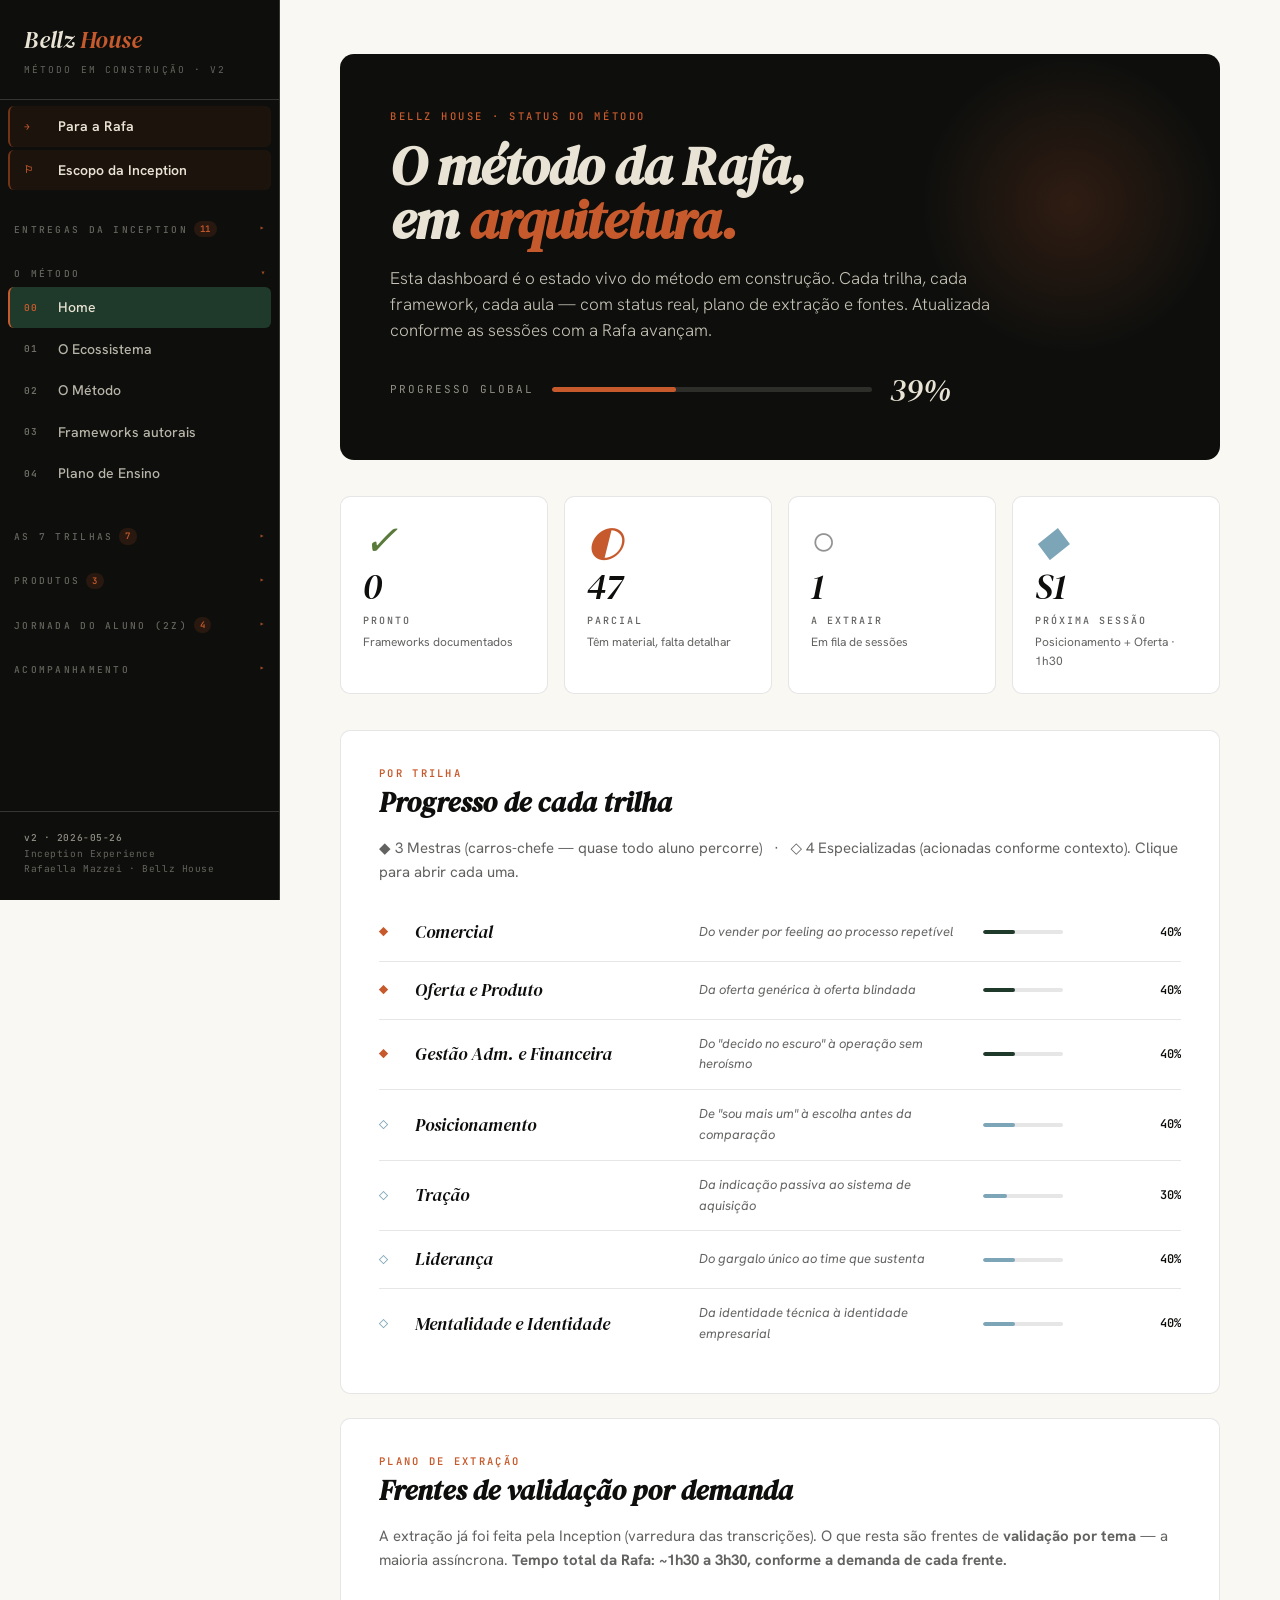
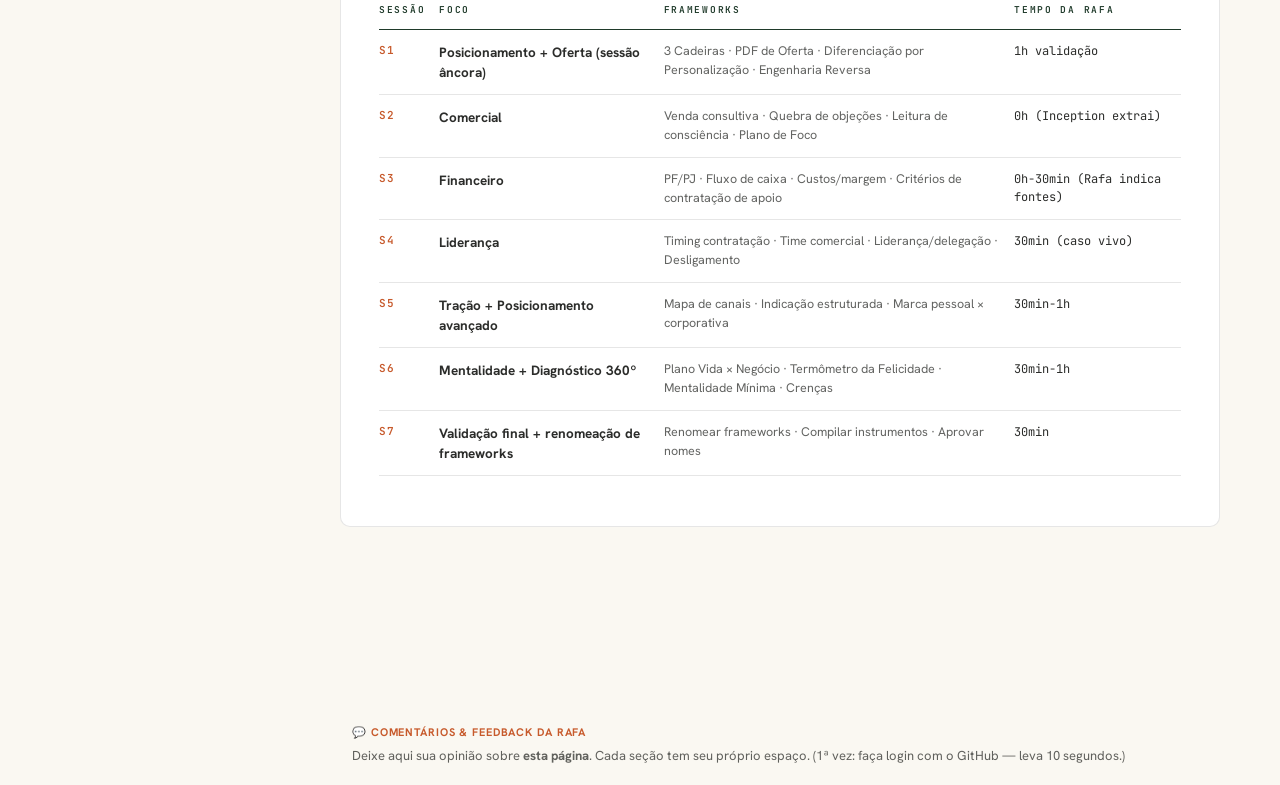
==== index.html @ 51a50708 "Redesenha navegação da sidebar: acordeão com seções colapsáveis - Reorganiza hierarquia macro/médio/" ====
<!DOCTYPE html>
<html lang="pt-BR">
<head>
<meta charset="UTF-8">
<meta name="viewport" content="width=device-width,initial-scale=1.0">
<meta http-equiv="Cache-Control" content="no-cache, no-store, must-revalidate">
<meta http-equiv="Pragma" content="no-cache">
<meta http-equiv="Expires" content="0">
<title>Bellz House · Método em Construção · Rafaella Mazzei</title>
<meta name="description" content="Dashboard de acompanhamento do método autoral da Rafaella Mazzei. Status em tempo real de cada framework, plano de extração e aprovações.">
<link rel="preconnect" href="https://fonts.googleapis.com">
<link rel="preconnect" href="https://fonts.gstatic.com" crossorigin>
<link href="https://fonts.googleapis.com/css2?family=DM+Serif+Display:ital@0;1&family=Hanken+Grotesk:wght@300;400;500;600;700&family=JetBrains+Mono:wght@400;500;600&display=swap" rel="stylesheet">
<link rel="stylesheet" href="assets/style.css?v=20260529b">
</head>
<body>

<div class="app">

  <!-- SIDEBAR -->
  <aside class="sidebar">
    <div class="sidebar-brand">
      <div class="sidebar-brand-name"><em>Bellz</em> <span class="accent">House</span></div>
      <span class="sidebar-brand-meta">Método em construção · v2</span>
    </div>


    <!-- Atalhos fixos (sempre visíveis) -->
    <nav class="sidebar-nav sidebar-fixos">
      <a class="nav-link destaque" href="#para-rafa" data-view="para-rafa"><span class="nav-num" style="color:var(--laranja);">→</span><span>Para a Rafa</span></a>
      <a class="nav-link destaque" href="#escopo" data-view="escopo"><span class="nav-num" style="color:var(--laranja);">⚐</span><span>Escopo da Inception</span></a>
    </nav>

    <div class="sidebar-section toggleable"><span>Entregas da Inception <em class="sec-count">11</em></span></div>
    <nav class="sidebar-nav">
      <a class="nav-link" href="#entregas" data-view="entregas"><span class="nav-num">→</span><span>Entregas detalhadas</span></a>
      <ul class="nav-children" style="display:block;">
        <li><a class="nav-child" href="#entregavel/diagnostico-360" data-entregavel="diagnostico-360"><span class="nav-child-symbol">⚐</span>Diagnóstico 360º</a></li>
        <li><a class="nav-child" href="#entregavel/plano-mestre" data-entregavel="plano-mestre"><span class="nav-child-symbol">⚐</span>Plano Mestre</a></li>
        <li><a class="nav-child" href="#entregavel/squad-2z-level" data-entregavel="squad-2z-level"><span class="nav-child-symbol">⚐</span>Squad 2Z Level</a></li>
        <li><a class="nav-child" href="#entregavel/documentacao-metodo" data-entregavel="documentacao-metodo"><span class="nav-child-symbol">·</span>Documentação do método</a></li>
        <li><a class="nav-child" href="#entregavel/notion-interno" data-entregavel="notion-interno"><span class="nav-child-symbol">·</span>Notion interno Bellz</a></li>
        <li><a class="nav-child" href="#entregavel/notion-aluno" data-entregavel="notion-aluno"><span class="nav-child-symbol">·</span>Notion do mentorado</a></li>
        <li><a class="nav-child" href="#entregavel/curseduca" data-entregavel="curseduca"><span class="nav-child-symbol">·</span>Curseduca estruturada</a></li>
        <li><a class="nav-child" href="#entregavel/app-metricas" data-entregavel="app-metricas"><span class="nav-child-symbol">·</span>App de Métricas</a></li>
        <li><a class="nav-child" href="#entregavel/playbook-treinamento" data-entregavel="playbook-treinamento"><span class="nav-child-symbol">·</span>Playbook Treinamento</a></li>
      </ul>
    </nav>

    <div class="sidebar-section toggleable"><span>O Método</span></div>
    <nav class="sidebar-nav">
      <a class="nav-link" href="#home" data-view="home"><span class="nav-num">00</span><span>Home</span></a>
      <a class="nav-link" href="#ecossistema" data-view="ecossistema"><span class="nav-num">01</span><span>O Ecossistema</span></a>
      <a class="nav-link" href="#metodo" data-view="metodo"><span class="nav-num">02</span><span>O Método</span></a>
      <a class="nav-link" href="#frameworks" data-view="frameworks"><span class="nav-num">03</span><span>Frameworks autorais</span></a>
      <a class="nav-link" href="#plano-ensino" data-view="plano-ensino"><span class="nav-num">04</span><span>Plano de Ensino</span></a>
    </nav>

    <div class="sidebar-section toggleable"><span>As 7 Trilhas <em class="sec-count">7</em></span></div>
    <nav class="sidebar-nav">
      <a class="nav-link" href="#metodo" data-view="trilhas"><span class="nav-num">→</span><span>Todas as trilhas</span></a>
      <ul class="nav-children" style="display:block;">
        <li><a class="nav-child" href="#trilha/comercial" data-trilha="comercial"><span class="nav-child-symbol">◆</span>Comercial</a></li>
        <li><a class="nav-child" href="#trilha/oferta" data-trilha="oferta"><span class="nav-child-symbol">◆</span>Oferta e Produto</a></li>
        <li><a class="nav-child" href="#trilha/gestao" data-trilha="gestao"><span class="nav-child-symbol">◆</span>Gestão Adm. & Financeira</a></li>
        <li><a class="nav-child refor" href="#trilha/posicionamento" data-trilha="posicionamento"><span class="nav-child-symbol">◇</span>Posicionamento</a></li>
        <li><a class="nav-child refor" href="#trilha/tracao" data-trilha="tracao"><span class="nav-child-symbol">◇</span>Tração</a></li>
        <li><a class="nav-child refor" href="#trilha/lideranca" data-trilha="lideranca"><span class="nav-child-symbol">◇</span>Liderança</a></li>
        <li><a class="nav-child refor" href="#trilha/mentalidade" data-trilha="mentalidade"><span class="nav-child-symbol">◇</span>Mentalidade</a></li>
      </ul>
    </nav>

    <div class="sidebar-section toggleable"><span>Produtos <em class="sec-count">3</em></span></div>
    <nav class="sidebar-nav">
      <a class="nav-link" href="#produtos" data-view="produtos"><span class="nav-num">→</span><span>Todos os produtos</span></a>
      <ul class="nav-children" style="display:block;">
        <li><a class="nav-child" href="#produto/dois-z-level" data-produto="dois-z-level"><span class="nav-child-symbol">●</span>2Z Level</a></li>
        <li><a class="nav-child refor" href="#produto/sell-z" data-produto="sell-z"><span class="nav-child-symbol">●</span>Sell-Z</a></li>
        <li><a class="nav-child refor" href="#produto/imersao" data-produto="imersao"><span class="nav-child-symbol">●</span>Imersão</a></li>
      </ul>
    </nav>

    <div class="sidebar-section toggleable"><span>Jornada do Aluno (2Z) <em class="sec-count">4</em></span></div>
    <nav class="sidebar-nav">
      <ul class="nav-children" style="display:block;">
        <li><a class="nav-child" href="#jornada/onboarding" data-jornada="onboarding"><span class="nav-child-symbol">→</span>01 · Onboarding</a></li>
        <li><a class="nav-child" href="#jornada/diagnostico-360" data-jornada="diagnostico-360"><span class="nav-child-symbol">→</span>02 · Diagnóstico 360º</a></li>
        <li><a class="nav-child" href="#jornada/plano-mestre" data-jornada="plano-mestre"><span class="nav-child-symbol">→</span>03 · Plano Mestre</a></li>
        <li><a class="nav-child" href="#jornada/a-fundacao" data-jornada="a-fundacao"><span class="nav-child-symbol">◆</span>A Fundação (faseada)</a></li>
      </ul>
    </nav>

    <div class="sidebar-section toggleable"><span>Acompanhamento</span></div>
    <nav class="sidebar-nav">
      <a class="nav-link" href="#extracao" data-view="extracao"><span class="nav-num">→</span><span>Frentes de validação</span></a>
      <a class="nav-link" href="#aprovacoes" data-view="aprovacoes"><span class="nav-num">→</span><span>Aprovações</span></a>
    </nav>



    <div class="sidebar-footer">
      <strong>v2 · 2026-05-26</strong><br>
      Inception Experience<br>
      Rafaella Mazzei · Bellz House
    </div>
  </aside>

  <!-- MAIN -->
  <main class="main">
    <div class="main-inner" id="main-inner">
      <!-- conteúdo renderizado por app.js -->
    </div>
    <!-- Giscus: bloco de comentários/feedback da Rafa (fixo após o conteúdo, troca de seção via postMessage) -->
    <div id="giscus-wrapper" style="max-width:920px;margin:48px auto 0;padding:0 32px;">
      <div style="border-top:1px solid var(--cream-3,rgba(14,15,13,0.10));padding-top:28px;">
        <p style="font-size:11px;text-transform:uppercase;letter-spacing:0.08em;color:var(--laranja,#C75A2C);margin:0 0 4px 0;font-weight:700;">💬 Comentários & Feedback da Rafa</p>
        <p style="font-size:13px;color:var(--txt-2,#6E7B72);margin:0 0 18px 0;">Deixe aqui sua opinião sobre <strong>esta página</strong>. Cada seção tem seu próprio espaço. (1ª vez: faça login com o GitHub — leva 10 segundos.)</p>
        <div class="giscus"></div>
      </div>
    </div>
  </main>

</div>

<!-- MODAL DE FRAMEWORK -->
<div class="modal-backdrop" id="modal" onclick="if(event.target===this)closeFramework()">
  <div class="modal">
    <button class="modal-close" onclick="closeFramework()" aria-label="Fechar">×</button>
    <div id="modal-body"></div>
  </div>
</div>

<script src="data/data.js?v=20260529b"></script>
<script src="assets/app.js?v=20260529b"></script>

<!-- ============================================================
     GISCUS — comentários por seção (recuperado e adaptado pra v2)
     Repo: inceptionxp/dash-rafa-mazzei · GitHub Discussions
     ============================================================ -->
<script>
(function(){
  const REPO='inceptionxp/dash-rafa-mazzei', REPO_ID='R_kgDOSUNvXw',
        CAT='General', CAT_ID='DIC_kwDOSUNvX84C8VLR', ORIGIN='https://giscus.app';
  let loaded=false, currentTerm=null;
  const container=()=>document.querySelector('#giscus-wrapper .giscus');

  // injeta na 1ª vez; depois troca o term via postMessage
  window._showGiscus=function(termKey){
    const term='dash-'+(termKey||'home');
    if(term===currentTerm) return;
    currentTerm=term;
    const c=container(); if(!c) return;
    if(!loaded){
      const s=document.createElement('script');
      s.src='https://giscus.app/client.js';
      s.setAttribute('data-repo',REPO);
      s.setAttribute('data-repo-id',REPO_ID);
      s.setAttribute('data-category',CAT);
      s.setAttribute('data-category-id',CAT_ID);
      s.setAttribute('data-mapping','specific');
      s.setAttribute('data-term',term);
      s.setAttribute('data-strict','0');
      s.setAttribute('data-reactions-enabled','1');
      s.setAttribute('data-emit-metadata','0');
      s.setAttribute('data-input-position','top');
      s.setAttribute('data-theme','light');
      s.setAttribute('data-lang','pt');
      s.crossOrigin='anonymous'; s.async=true;
      c.appendChild(s); loaded=true;
    } else {
      const f=document.querySelector('iframe.giscus-frame');
      if(f) f.contentWindow.postMessage({giscus:{setConfig:{term}}},ORIGIN);
    }
  };

  // chave da seção a partir do hash (#view/id → view-id)
  window._giscusTermFromHash=function(){
    const h=(location.hash.slice(1)||'home').split('/');
    return h[0]+(h[1]?'-'+h[1]:'');
  };

  // dispara na carga e em cada troca de rota
  function tick(){ window._showGiscus(window._giscusTermFromHash()); }
  window.addEventListener('hashchange', ()=>setTimeout(tick,120));
  setTimeout(tick, 300);
})();
</script>
</body>
</html>
---- assets/style.css ----
/* ================================================================
   Dashboard v2 · Rafaella Mazzei · Bellz House
   Paleta: preto · verde escuro · laranja queimado · azul aço · cream
   ================================================================ */

:root{
  --preto:#0e0f0d;
  --preto-2:#1a1b18;
  --verde:#1f3a2a;
  --verde-2:#2b4a35;
  --verde-claro:#3d5d47;
  --laranja:#c75a2c;
  --laranja-2:#d96d3c;
  --bordeaux:#8a2c1c;
  --azul:#7da5b8;
  --azul-2:#a8c5d2;
  --cream:#e8e3d4;
  --cream-2:#f2efe6;
  --cream-3:#faf8f2;

  --txt:rgba(14,15,13,0.88);
  --txt-2:rgba(14,15,13,0.65);
  --txt-3:rgba(14,15,13,0.45);
  --linha:rgba(14,15,13,0.1);
  --linha-2:rgba(14,15,13,0.18);
  --linha-cream:rgba(232,227,212,0.18);
  --linha-cream-2:rgba(232,227,212,0.32);

  --status-pronto:#5a7a3c;
  --status-parcial:#c75a2c;
  --status-extrair:rgba(232,227,212,0.4);

  --serif:'DM Serif Display',Georgia,serif;
  --sans:'Hanken Grotesk',system-ui,-apple-system,sans-serif;
  --mono:'JetBrains Mono',ui-monospace,'SF Mono',monospace;

  --sidebar-w:280px;
  --radius:6px;
  --radius-card:10px;
  --radius-lg:14px;
}

*,*::before,*::after{margin:0;padding:0;box-sizing:border-box;}

html,body{
  background:var(--cream-3);
  color:var(--txt);
  font-family:var(--sans);
  font-size:15px;
  line-height:1.6;
  -webkit-font-smoothing:antialiased;
  -moz-osx-font-smoothing:grayscale;
}
a{color:inherit;text-decoration:none;}
button{font-family:inherit;cursor:pointer;border:none;background:none;color:inherit;}
img{max-width:100%;display:block;}

/* ================================================================
   LAYOUT
   ================================================================ */
.app{display:flex;min-height:100vh;}

/* ================================================================
   SIDEBAR
   ================================================================ */
.sidebar{
  width:var(--sidebar-w);
  background:var(--preto);
  color:var(--cream);
  position:fixed;
  top:0;left:0;bottom:0;
  display:flex;
  flex-direction:column;
  border-right:1px solid var(--linha-cream);
  z-index:10;
  overflow-y:auto;
}
.sidebar::-webkit-scrollbar{width:6px;}
.sidebar::-webkit-scrollbar-thumb{background:rgba(232,227,212,0.15);border-radius:3px;}

.sidebar-brand{
  padding:28px 24px 22px;
  border-bottom:1px solid var(--linha-cream);
}
.sidebar-brand-name{
  font-family:var(--serif);
  font-style:italic;
  font-size:24px;
  letter-spacing:-0.01em;
  color:var(--cream);
  line-height:1;
}
.sidebar-brand-name .accent{color:var(--laranja);}
.sidebar-brand-meta{
  display:block;
  margin-top:10px;
  font-family:var(--mono);
  font-size:9.5px;
  letter-spacing:0.22em;
  text-transform:uppercase;
  color:rgba(232,227,212,0.4);
}

.sidebar-section{
  padding:22px 14px 6px;
  font-family:var(--mono);
  font-size:9.5px;
  letter-spacing:0.24em;
  text-transform:uppercase;
  color:rgba(232,227,212,0.4);
  font-weight:500;
}
/* Seção colapsável: header clicável + ícone abrir/fechar visível */
.sidebar-section.toggleable{
  cursor:pointer; display:flex; align-items:center; justify-content:space-between;
  gap:8px; transition:color .15s; user-select:none;
}
.sidebar-section.toggleable:hover{ color:rgba(232,227,212,0.75); }
.sidebar-section.toggleable::after{
  content:'▸'; font-size:10px; letter-spacing:0; color:var(--laranja);
  transition:transform .2s; flex:none; opacity:0.8;
}
.sidebar-section.toggleable.open::after{ transform:rotate(90deg); }
/* contador de itens da seção (badge ao lado do nome) */
.sec-count{
  font-style:normal; font-size:9px; font-weight:600; letter-spacing:0.06em;
  color:var(--laranja); background:rgba(201,85,31,0.14);
  border-radius:8px; padding:1px 6px; margin-left:6px;
}
.sidebar-section.toggleable > span{ display:flex; align-items:center; }
.sidebar-nav{padding:0 8px 12px;}
.sidebar-nav.collapsed{ display:none; }

/* Atalhos fixos no topo (sempre visíveis, sem header colapsável) */
.sidebar-fixos{ padding-top:6px; padding-bottom:6px; }
.nav-link.destaque{
  color:var(--cream); font-weight:600;
  background:rgba(201,85,31,0.08);
  border-left-color:rgba(201,85,31,0.5);
  margin-bottom:3px;
}
.nav-link.destaque:hover{ background:rgba(201,85,31,0.16); }
.nav-link.destaque .nav-num{ color:var(--laranja); }

.nav-link{
  display:flex;
  align-items:center;
  gap:12px;
  padding:9px 14px;
  font-size:14px;
  font-weight:500;
  color:rgba(232,227,212,0.78);
  border-radius:var(--radius);
  cursor:pointer;
  width:100%;
  text-align:left;
  font-family:var(--sans);
  transition:background .15s,color .15s;
  border-left:2px solid transparent;
  margin-bottom:1px;
}
.nav-link:hover{background:rgba(232,227,212,0.05);color:var(--cream);}
.nav-link.active{
  background:var(--verde);
  color:var(--cream);
  border-left-color:var(--laranja);
}
.nav-num{
  font-family:var(--mono);
  font-size:9.5px;
  font-weight:600;
  width:22px;
  flex-shrink:0;
  color:rgba(232,227,212,0.45);
  letter-spacing:0.08em;
}
.nav-link.active .nav-num{color:var(--laranja);}

.nav-children{list-style:none;padding:4px 0 6px 30px;margin:0;}
.nav-child{
  display:flex;
  align-items:center;
  gap:8px;
  padding:6px 12px;
  font-size:13px;
  color:rgba(232,227,212,0.55);
  border-radius:var(--radius);
  cursor:pointer;
  border-left:1px solid rgba(232,227,212,0.1);
}
.nav-child:hover{color:var(--cream);background:rgba(232,227,212,0.04);}
.nav-child.active{color:var(--cream);border-left-color:var(--laranja);}
.nav-child-symbol{font-family:var(--mono);font-size:10px;color:var(--laranja);min-width:14px;}
.nav-child.refor .nav-child-symbol{color:var(--azul);}

.sidebar-footer{
  margin-top:auto;
  padding:18px 24px 24px;
  border-top:1px solid var(--linha-cream);
  font-family:var(--mono);
  font-size:9.5px;
  color:rgba(232,227,212,0.4);
  letter-spacing:0.06em;
  line-height:1.6;
}
.sidebar-footer strong{color:rgba(232,227,212,0.6);font-weight:500;}

/* ================================================================
   MAIN
   ================================================================ */
.main{
  flex:1;
  margin-left:var(--sidebar-w);
  padding:0;
  min-height:100vh;
}
.main-inner{
  max-width:1180px;
  margin:0 auto;
  padding:54px 60px 96px;
}

/* PAGE HEAD */
.page-head{margin-bottom:42px;}
.breadcrumb{
  font-family:var(--mono);
  font-size:10.5px;
  letter-spacing:0.2em;
  text-transform:uppercase;
  color:var(--txt-3);
  margin-bottom:14px;
  font-weight:500;
}
.breadcrumb a{color:var(--laranja);}
.breadcrumb .sep{margin:0 8px;color:var(--txt-3);}

.page-title{
  font-family:var(--serif);
  font-style:italic;
  font-weight:400;
  font-size:clamp(36px,5vw,52px);
  line-height:1;
  color:var(--preto);
  letter-spacing:-0.015em;
  margin-bottom:14px;
}
.page-title em{color:var(--verde);}
.page-lead{
  font-family:var(--sans);
  font-size:17px;
  font-weight:300;
  color:var(--txt-2);
  max-width:680px;
  line-height:1.55;
}
.page-lead em{font-family:var(--serif);font-style:italic;color:var(--verde);font-weight:400;}

.divider{height:1px;background:var(--linha);margin:32px 0 40px;}

/* SECTION */
.section{
  background:#fff;
  border-radius:var(--radius-card);
  padding:34px 38px;
  margin-bottom:24px;
  border:1px solid var(--linha);
}
.section-title{
  font-family:var(--mono);
  font-size:10.5px;
  letter-spacing:0.22em;
  text-transform:uppercase;
  color:var(--laranja);
  margin-bottom:6px;
  font-weight:600;
}
.section-h{
  font-family:var(--serif);
  font-style:italic;
  font-size:28px;
  line-height:1;
  color:var(--preto);
  margin-bottom:20px;
}
.section-sub{
  font-family:var(--sans);
  font-size:15px;
  color:var(--txt-2);
  margin-bottom:20px;
  line-height:1.6;
}

/* ================================================================
   HOME
   ================================================================ */
.hero{
  background:var(--preto);
  color:var(--cream);
  border-radius:var(--radius-lg);
  padding:54px 50px;
  margin-bottom:36px;
  position:relative;
  overflow:hidden;
}
.hero::before{
  content:'';
  position:absolute;
  top:0;right:0;
  width:300px;height:300px;
  background:radial-gradient(circle,rgba(199,90,44,0.18) 0%,transparent 70%);
  pointer-events:none;
}
.hero-tag{
  font-family:var(--mono);
  font-size:10.5px;
  letter-spacing:0.24em;
  text-transform:uppercase;
  color:var(--laranja);
  margin-bottom:14px;
  font-weight:500;
}
.hero-title{
  font-family:var(--serif);
  font-style:italic;
  font-size:54px;
  line-height:1;
  letter-spacing:-0.02em;
  margin-bottom:18px;
  max-width:740px;
}
.hero-sub{
  font-family:var(--sans);
  font-size:17px;
  font-weight:300;
  color:rgba(232,227,212,0.85);
  max-width:600px;
  line-height:1.55;
  margin-bottom:30px;
}
.hero-progress{
  display:flex;
  align-items:center;
  gap:18px;
  position:relative;
  z-index:2;
}
.hero-progress-label{
  font-family:var(--mono);
  font-size:11px;
  letter-spacing:0.18em;
  text-transform:uppercase;
  color:rgba(232,227,212,0.6);
}
.hero-progress-bar{
  flex:1;
  max-width:320px;
  height:5px;
  background:rgba(232,227,212,0.14);
  border-radius:3px;
  overflow:hidden;
}
.hero-progress-fill{
  height:100%;
  background:var(--laranja);
  border-radius:3px;
}
.hero-progress-pct{
  font-family:var(--serif);
  font-style:italic;
  font-size:32px;
  color:var(--cream);
  line-height:1;
}

.status-grid{
  display:grid;
  grid-template-columns:repeat(4,1fr);
  gap:16px;
  margin-bottom:36px;
}
.status-card{
  background:#fff;
  border:1px solid var(--linha);
  border-radius:var(--radius-card);
  padding:22px 22px;
  position:relative;
}
.status-card .status-symbol{
  font-family:var(--serif);
  font-style:italic;
  font-size:42px;
  line-height:1;
  margin-bottom:8px;
}
.status-card .status-symbol.pronto{color:var(--status-pronto);}
.status-card .status-symbol.parcial{color:var(--status-parcial);}
.status-card .status-symbol.extrair{color:var(--txt-3);}
.status-card .status-symbol.proxima{color:var(--azul);}
.status-card .status-num{
  font-family:var(--serif);
  font-style:italic;
  font-size:36px;
  line-height:1;
  color:var(--preto);
}
.status-card .status-label{
  font-family:var(--mono);
  font-size:10px;
  letter-spacing:0.2em;
  text-transform:uppercase;
  color:var(--txt-2);
  margin-top:8px;
  font-weight:500;
}
.status-card .status-meta{
  font-size:12px;
  color:var(--txt-2);
  margin-top:4px;
}

/* PROGRESSO POR TRILHA */
.trilhas-progresso{
  background:#fff;
  border:1px solid var(--linha);
  border-radius:var(--radius-card);
  padding:34px 38px;
  margin-bottom:24px;
}
.trilha-prog-row{
  display:grid;
  grid-template-columns:18px 1fr 1fr 80px 100px;
  align-items:center;
  gap:18px;
  padding:14px 0;
  border-bottom:1px solid var(--linha);
}
.trilha-prog-row:last-child{border-bottom:none;}
.trilha-prog-row:hover{background:rgba(199,90,44,0.04);cursor:pointer;}
.trilha-prog-row .simb{
  font-family:var(--mono);
  font-size:15px;
  color:var(--laranja);
}
.trilha-prog-row.refor .simb{color:var(--azul);}
.trilha-prog-row .nome{
  font-family:var(--serif);
  font-style:italic;
  font-size:18px;
  color:var(--preto);
}
.trilha-prog-row .frase{
  font-size:13px;
  color:var(--txt-2);
  font-style:italic;
}
.trilha-prog-row .pct{
  font-family:var(--mono);
  font-size:12px;
  font-weight:600;
  color:var(--preto);
  text-align:right;
}
.trilha-prog-row .bar{
  height:4px;
  background:var(--linha);
  border-radius:2px;
  overflow:hidden;
}
.trilha-prog-row .bar-fill{
  height:100%;
  background:var(--verde);
  border-radius:2px;
}
.trilha-prog-row.refor .bar-fill{background:var(--azul);}

/* ================================================================
   TRILHA PAGE
   ================================================================ */
.trilha-hero{
  background:var(--verde);
  color:var(--cream);
  border-radius:var(--radius-lg);
  padding:46px 44px;
  margin-bottom:30px;
  position:relative;
  overflow:hidden;
}
.trilha-hero.refor{background:var(--azul);color:var(--preto);}
.trilha-hero-cat{
  font-family:var(--mono);
  font-size:10.5px;
  letter-spacing:0.24em;
  text-transform:uppercase;
  margin-bottom:12px;
  color:var(--laranja);
  font-weight:600;
}
.trilha-hero.refor .trilha-hero-cat{color:var(--bordeaux);}
.trilha-hero-name{
  font-family:var(--serif);
  font-style:italic;
  font-size:54px;
  line-height:1;
  letter-spacing:-0.015em;
  margin-bottom:14px;
}
.trilha-hero-frase{
  font-family:var(--serif);
  font-style:italic;
  font-size:20px;
  line-height:1.35;
  opacity:0.92;
  max-width:660px;
  margin-bottom:22px;
}
.trilha-hero-meta{
  display:flex;
  gap:32px;
  flex-wrap:wrap;
  align-items:center;
}
.trilha-hero-meta .meta-block{
  display:flex;
  flex-direction:column;
  gap:3px;
}
.trilha-hero-meta .meta-label{
  font-family:var(--mono);
  font-size:9.5px;
  letter-spacing:0.2em;
  text-transform:uppercase;
  opacity:0.65;
}
.trilha-hero-meta .meta-value{
  font-family:var(--mono);
  font-size:13px;
  font-weight:600;
}
.trilha-hero-progress{
  display:flex;
  align-items:center;
  gap:14px;
  margin-top:8px;
  flex:1;
  min-width:220px;
  max-width:340px;
}
.trilha-hero-progress .bar{
  flex:1;
  height:5px;
  background:rgba(255,255,255,0.18);
  border-radius:3px;
  overflow:hidden;
}
.trilha-hero.refor .bar{background:rgba(0,0,0,0.15);}
.trilha-hero-progress .bar-fill{
  height:100%;
  background:var(--laranja);
  border-radius:3px;
}

/* QUANDO ACIONAR */
.quando-acionar{
  background:var(--cream);
  border-left:3px solid var(--laranja);
  padding:18px 22px;
  border-radius:0 var(--radius) var(--radius) 0;
  margin-bottom:22px;
}
.quando-acionar-label{
  font-family:var(--mono);
  font-size:9.5px;
  letter-spacing:0.22em;
  text-transform:uppercase;
  color:var(--verde);
  margin-bottom:8px;
  font-weight:600;
}
.quando-acionar ul{margin:0;padding-left:18px;}
.quando-acionar li{font-size:13.5px;color:var(--txt);margin-bottom:3px;}

/* FRAMEWORK CARDS GRID */
.frameworks-grid{
  display:grid;
  grid-template-columns:repeat(auto-fill,minmax(280px,1fr));
  gap:16px;
  margin-bottom:8px;
}
.framework-card{
  background:#fff;
  border:1px solid var(--linha);
  border-radius:var(--radius-card);
  padding:22px 22px;
  cursor:pointer;
  transition:transform .15s,box-shadow .15s,border-color .15s;
  position:relative;
}
.framework-card:hover{
  transform:translateY(-2px);
  box-shadow:0 12px 28px rgba(14,15,13,0.08);
  border-color:var(--linha-2);
}
.framework-card .fw-status{
  position:absolute;
  top:18px;right:18px;
  font-family:var(--mono);
  font-size:9px;
  letter-spacing:0.18em;
  text-transform:uppercase;
  font-weight:600;
  padding:3px 8px;
  border-radius:3px;
}
.fw-status.pronto{background:rgba(90,122,60,0.12);color:var(--status-pronto);}
.fw-status.parcial{background:rgba(199,90,44,0.12);color:var(--status-parcial);}
.fw-status.extrair{background:rgba(14,15,13,0.06);color:var(--txt-3);}

.framework-card .fw-nome{
  font-family:var(--serif);
  font-style:italic;
  font-size:22px;
  line-height:1.05;
  color:var(--preto);
  margin-bottom:8px;
  padding-right:80px;
}
.framework-card .fw-tecnico{
  font-size:12px;
  color:var(--txt-2);
  line-height:1.45;
  margin-bottom:14px;
}
.framework-card .fw-meta{
  display:flex;
  justify-content:space-between;
  align-items:center;
  padding-top:12px;
  border-top:1px solid var(--linha);
  font-family:var(--mono);
  font-size:10px;
  letter-spacing:0.12em;
  text-transform:uppercase;
  color:var(--txt-2);
}
.framework-card .fw-acao{
  color:var(--laranja);
  font-weight:600;
}

/* TABELA DE AULAS */
.tabela-aulas{
  width:100%;
  border-collapse:collapse;
  font-size:13.5px;
  margin-top:8px;
}
.tabela-aulas th{
  text-align:left;
  font-family:var(--mono);
  font-size:9.5px;
  letter-spacing:0.18em;
  text-transform:uppercase;
  color:var(--verde);
  padding:8px 12px 10px 0;
  border-bottom:1.5px solid var(--verde);
  font-weight:600;
}
.tabela-aulas td{
  padding:11px 12px 11px 0;
  border-bottom:1px solid var(--linha);
  vertical-align:top;
  line-height:1.5;
}
.tabela-aulas tr:last-child td{border-bottom:none;}
.tabela-aulas td:first-child{
  font-family:var(--mono);
  font-size:11px;
  letter-spacing:0.1em;
  color:var(--txt-3);
  width:30px;
}
.tabela-aulas .aula-nome{
  font-weight:500;
  color:var(--preto);
}
.tabela-aulas .aula-status{
  font-family:var(--mono);
  font-size:9.5px;
  letter-spacing:0.14em;
  text-transform:uppercase;
  padding:3px 7px;
  border-radius:3px;
  display:inline-block;
  white-space:nowrap;
}
.aula-status.planejada{background:rgba(14,15,13,0.06);color:var(--txt-2);}
.aula-status.extrair{background:rgba(199,90,44,0.1);color:var(--laranja);}
.aula-status.gravada{background:rgba(90,122,60,0.12);color:var(--status-pronto);}

/* INSTRUMENTOS */
.instrumentos-grid{
  display:grid;
  grid-template-columns:repeat(auto-fill,minmax(220px,1fr));
  gap:10px;
}
.instrumento{
  background:var(--cream-2);
  padding:10px 14px;
  border-radius:var(--radius);
  font-size:13px;
  border-left:2px solid var(--verde-claro);
}

/* KPIs */
.kpis-cols{
  display:grid;
  grid-template-columns:1fr 1fr;
  gap:24px;
}
.kpi-block h5{
  font-family:var(--mono);
  font-size:10px;
  letter-spacing:0.2em;
  text-transform:uppercase;
  color:var(--laranja);
  margin-bottom:10px;
  font-weight:600;
}
.kpi-block ul{padding-left:18px;margin:0;}
.kpi-block li{font-size:13.5px;margin-bottom:5px;line-height:1.5;}

/* LACUNAS */
.lacunas-box{
  background:var(--preto);
  color:var(--cream);
  padding:24px 28px;
  border-radius:var(--radius-card);
  border-left:3px solid var(--laranja);
}
.lacunas-box .lacunas-label{
  font-family:var(--mono);
  font-size:10px;
  letter-spacing:0.22em;
  text-transform:uppercase;
  color:var(--laranja);
  margin-bottom:10px;
  font-weight:600;
}
.lacunas-box h4{
  font-family:var(--serif);
  font-style:italic;
  font-size:22px;
  margin-bottom:12px;
  color:var(--cream);
}
.lacunas-box ul{padding-left:18px;margin:8px 0;}
.lacunas-box li{font-size:13.5px;margin-bottom:5px;color:rgba(232,227,212,0.88);line-height:1.5;}
.lacunas-box .agenda{
  margin-top:18px;
  padding-top:14px;
  border-top:1px solid var(--linha-cream-2);
  font-family:var(--mono);
  font-size:11px;
  letter-spacing:0.14em;
  text-transform:uppercase;
  color:rgba(232,227,212,0.7);
}
.lacunas-box .agenda strong{color:var(--laranja);}

/* MODAL/DRAWER PARA FRAMEWORK */
.modal-backdrop{
  position:fixed;
  inset:0;
  background:rgba(14,15,13,0.7);
  z-index:100;
  display:none;
  align-items:center;
  justify-content:center;
  padding:40px;
}
.modal-backdrop.active{display:flex;}
.modal{
  background:#fff;
  border-radius:var(--radius-lg);
  max-width:840px;
  width:100%;
  max-height:88vh;
  overflow-y:auto;
  position:relative;
}
.modal-close{
  position:absolute;
  top:16px;right:18px;
  width:36px;height:36px;
  border-radius:50%;
  background:var(--cream-2);
  display:flex;
  align-items:center;
  justify-content:center;
  font-size:18px;
  color:var(--preto);
  z-index:2;
  transition:background .15s;
}
.modal-close:hover{background:var(--cream);}
.modal-head{
  background:var(--preto);
  color:var(--cream);
  padding:38px 44px;
  border-radius:var(--radius-lg) var(--radius-lg) 0 0;
}
.modal-status-row{
  display:flex;
  gap:12px;
  align-items:center;
  margin-bottom:14px;
}
.modal-tag{
  font-family:var(--mono);
  font-size:9.5px;
  letter-spacing:0.2em;
  text-transform:uppercase;
  padding:4px 9px;
  border-radius:3px;
  font-weight:600;
}
.modal-tag.trilha{background:rgba(232,227,212,0.12);color:var(--cream);}
.modal-tag.status-pronto{background:rgba(90,122,60,0.22);color:#a8c882;}
.modal-tag.status-parcial{background:rgba(199,90,44,0.22);color:#e08c5e;}
.modal-tag.status-extrair{background:rgba(232,227,212,0.12);color:rgba(232,227,212,0.7);}

.modal-nome{
  font-family:var(--serif);
  font-style:italic;
  font-size:36px;
  line-height:1.05;
  margin-bottom:8px;
}
.modal-tecnico{
  font-size:14px;
  color:rgba(232,227,212,0.75);
  line-height:1.5;
  max-width:600px;
}

.modal-body{padding:32px 44px 40px;}
.modal-section{margin-bottom:24px;}
.modal-section:last-child{margin-bottom:0;}
.modal-section h4{
  font-family:var(--mono);
  font-size:10px;
  letter-spacing:0.22em;
  text-transform:uppercase;
  margin-bottom:10px;
  font-weight:600;
}
.modal-section.temos h4{color:var(--status-pronto);}
.modal-section.falta h4{color:var(--laranja);}
.modal-section.plano h4{color:var(--verde);}
.modal-section.vira h4{color:var(--azul);}
.modal-section h4 .icon{font-size:13px;margin-right:6px;}
.modal-section ul{padding-left:18px;margin:0;}
.modal-section li{font-size:13.5px;margin-bottom:4px;line-height:1.5;}

.modal-plano-grid{
  display:grid;
  grid-template-columns:repeat(2,1fr);
  gap:16px;
  margin-top:8px;
}
.modal-plano-item{
  background:var(--cream-2);
  padding:14px 16px;
  border-radius:var(--radius);
}
.modal-plano-item .label{
  font-family:var(--mono);
  font-size:9px;
  letter-spacing:0.22em;
  text-transform:uppercase;
  color:var(--txt-2);
  margin-bottom:4px;
}
.modal-plano-item .value{
  font-size:13.5px;
  color:var(--preto);
  font-weight:500;
  line-height:1.45;
}

/* ECOSSISTEMA / PERSONAS / PRODUTOS / EXTRAÇÃO / APROVAÇÕES */
.placeholder-box{
  background:var(--cream-2);
  border:2px dashed var(--linha-2);
  border-radius:var(--radius-card);
  padding:48px 38px;
  text-align:center;
  color:var(--txt-2);
}
.placeholder-box h3{
  font-family:var(--serif);
  font-style:italic;
  font-size:26px;
  color:var(--preto);
  margin-bottom:8px;
}
.placeholder-box p{font-size:14px;line-height:1.5;}

/* ECOSSISTEMA */
.eco-grid{
  display:grid;
  grid-template-columns:repeat(auto-fill,minmax(280px,1fr));
  gap:18px;
  margin-bottom:24px;
}
.eco-card{
  background:#fff;
  border:1px solid var(--linha);
  border-radius:var(--radius-card);
  padding:24px 26px;
  position:relative;
}
.eco-card.marca{
  background:var(--preto);
  color:var(--cream);
  grid-column:span 2;
}
.eco-card.marca .eco-nome{color:var(--cream);}
.eco-card.marca .eco-puv{color:rgba(232,227,212,0.85);}
.eco-card .eco-camada{
  font-family:var(--mono);
  font-size:9.5px;
  letter-spacing:0.22em;
  text-transform:uppercase;
  margin-bottom:8px;
  font-weight:600;
}
.eco-card .eco-camada{color:var(--laranja);}
.eco-card .eco-nome{
  font-family:var(--serif);
  font-style:italic;
  font-size:26px;
  line-height:1;
  color:var(--preto);
  margin-bottom:10px;
}
.eco-card.marca .eco-nome{font-size:32px;}
.eco-card .eco-funcao{
  font-size:13px;
  color:var(--txt-2);
  margin-bottom:12px;
  line-height:1.5;
}
.eco-card .eco-puv{
  font-family:var(--serif);
  font-style:italic;
  font-size:13.5px;
  line-height:1.45;
  color:var(--verde);
}

/* PRODUTOS */
.produto-card{
  background:#fff;
  border:1px solid var(--linha);
  border-radius:var(--radius-card);
  padding:32px 36px;
  margin-bottom:22px;
}
.produto-card-head{
  display:flex;
  justify-content:space-between;
  align-items:flex-start;
  margin-bottom:14px;
  flex-wrap:wrap;
  gap:14px;
}
.produto-nome{
  font-family:var(--serif);
  font-style:italic;
  font-size:32px;
  line-height:1;
  color:var(--preto);
}
.produto-tag{
  font-family:var(--mono);
  font-size:10px;
  letter-spacing:0.2em;
  text-transform:uppercase;
  padding:5px 10px;
  border-radius:3px;
  font-weight:600;
  background:var(--cream);
  color:var(--verde);
}
.produto-puv{
  font-family:var(--serif);
  font-style:italic;
  font-size:16px;
  line-height:1.45;
  color:var(--verde);
  margin-bottom:18px;
  max-width:700px;
}
.produto-meta{
  display:grid;
  grid-template-columns:repeat(auto-fill,minmax(180px,1fr));
  gap:12px;
}
.produto-meta .meta-item{
  background:var(--cream-2);
  padding:12px 14px;
  border-radius:var(--radius);
}
.produto-meta .meta-label{
  font-family:var(--mono);
  font-size:9px;
  letter-spacing:0.2em;
  text-transform:uppercase;
  color:var(--txt-2);
  margin-bottom:3px;
}
.produto-meta .meta-value{
  font-size:13.5px;
  color:var(--preto);
  font-weight:500;
  line-height:1.4;
}

/* EXTRAÇÃO */
.extracao-tabela{
  width:100%;
  border-collapse:collapse;
  font-size:13.5px;
  margin:16px 0;
}
.extracao-tabela th{
  text-align:left;
  font-family:var(--mono);
  font-size:9.5px;
  letter-spacing:0.18em;
  text-transform:uppercase;
  color:var(--verde);
  padding:10px 14px 12px 0;
  border-bottom:1.5px solid var(--verde);
  font-weight:600;
}
.extracao-tabela td{
  padding:12px 14px 12px 0;
  border-bottom:1px solid var(--linha);
  vertical-align:top;
  line-height:1.5;
}

/* APROVAÇÕES */
.aprov-grid{display:grid;grid-template-columns:repeat(3,1fr);gap:16px;margin-bottom:24px;}
.aprov-col{
  background:#fff;
  border:1px solid var(--linha);
  border-radius:var(--radius-card);
  padding:22px 24px;
}
.aprov-col h4{
  font-family:var(--mono);
  font-size:10px;
  letter-spacing:0.22em;
  text-transform:uppercase;
  margin-bottom:14px;
  font-weight:600;
}
.aprov-col.validado h4{color:var(--status-pronto);}
.aprov-col.aguardando h4{color:var(--laranja);}
.aprov-col.pendente h4{color:var(--txt-2);}
.aprov-col ul{padding-left:18px;margin:0;}
.aprov-col li{font-size:13px;margin-bottom:6px;line-height:1.5;}

/* RESPONSIVE BÁSICO */
@media (max-width:1100px){
  .status-grid{grid-template-columns:repeat(2,1fr);}
  .kpis-cols,.modal-plano-grid{grid-template-columns:1fr;}
  .eco-card.marca{grid-column:span 1;}
  .aprov-grid{grid-template-columns:1fr;}
}
@media (max-width:768px){
  :root{--sidebar-w:240px;}
  .main-inner{padding:32px 24px 60px;}
  .hero{padding:36px 28px;}
  .hero-title{font-size:36px;}
  .trilha-prog-row{grid-template-columns:18px 1fr 60px;gap:12px;}
  .trilha-prog-row .frase,.trilha-prog-row .bar{display:none;}
}
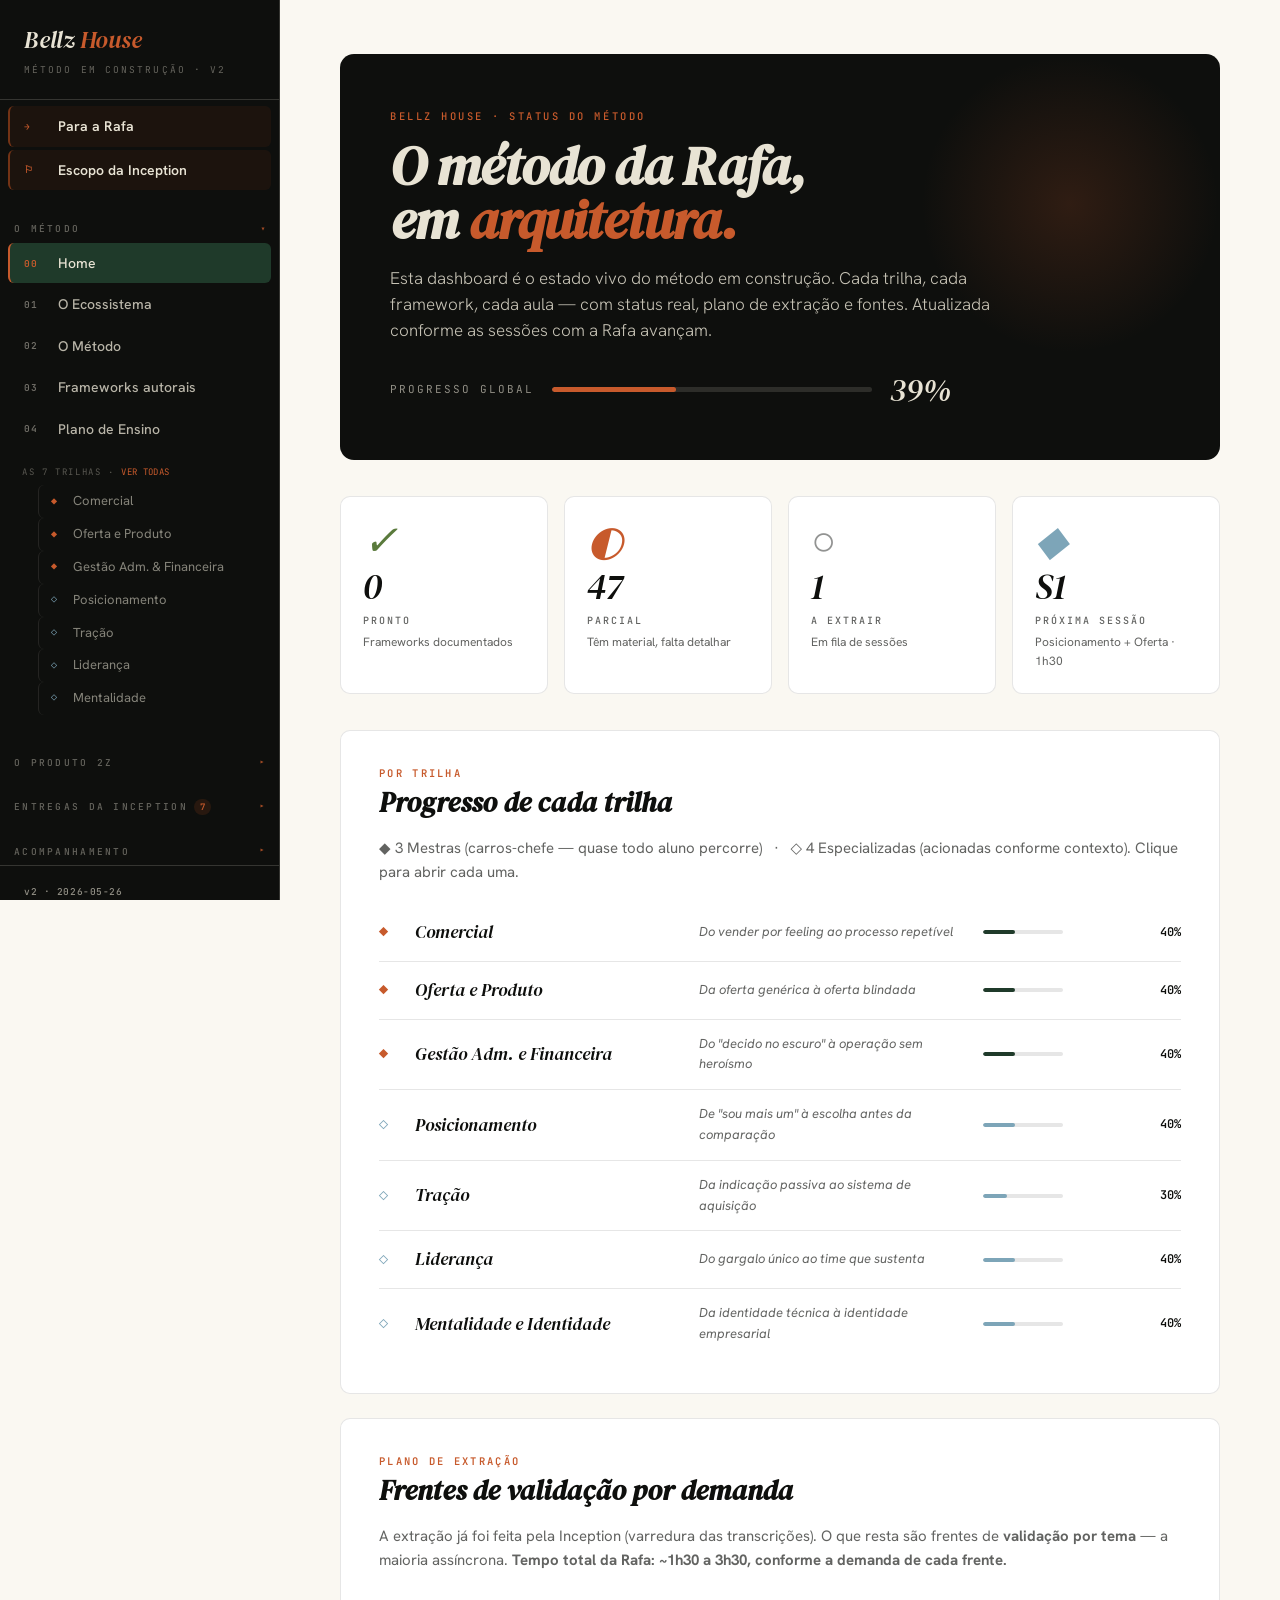
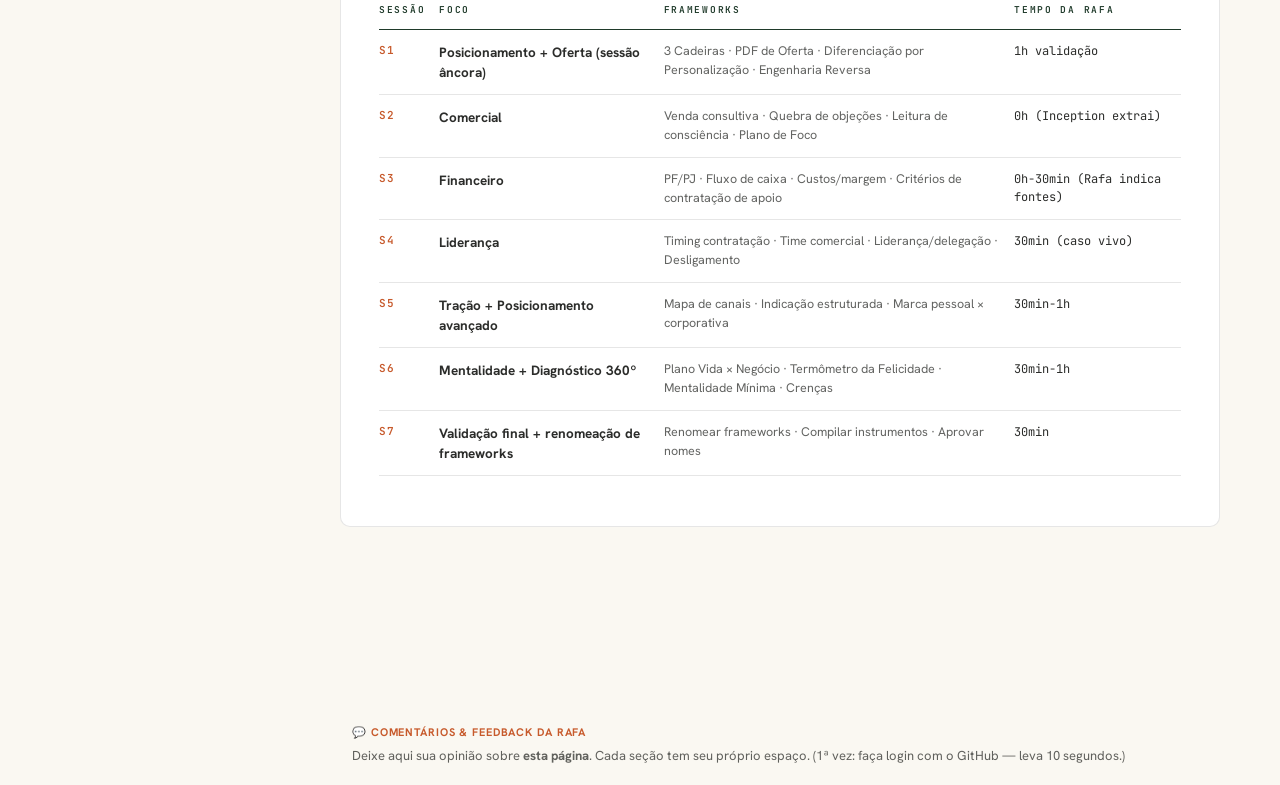
==== commit 57907136: "Comentários por framework + consolida Diagnóstico/Plano Mestre + menu em 4 blocos - Frameworks: cada" ====
--- a/index.html
+++ b/index.html
@@ -11,7 +11,7 @@
 <link rel="preconnect" href="https://fonts.googleapis.com">
 <link rel="preconnect" href="https://fonts.gstatic.com" crossorigin>
 <link href="https://fonts.googleapis.com/css2?family=DM+Serif+Display:ital@0;1&family=Hanken+Grotesk:wght@300;400;500;600;700&family=JetBrains+Mono:wght@400;500;600&display=swap" rel="stylesheet">
-<link rel="stylesheet" href="assets/style.css?v=20260529b">
+<link rel="stylesheet" href="assets/style.css?v=20260529c">
 </head>
 <body>
 
@@ -31,22 +31,7 @@
       <a class="nav-link destaque" href="#escopo" data-view="escopo"><span class="nav-num" style="color:var(--laranja);">⚐</span><span>Escopo da Inception</span></a>
     </nav>
 
-    <div class="sidebar-section toggleable"><span>Entregas da Inception <em class="sec-count">11</em></span></div>
-    <nav class="sidebar-nav">
-      <a class="nav-link" href="#entregas" data-view="entregas"><span class="nav-num">→</span><span>Entregas detalhadas</span></a>
-      <ul class="nav-children" style="display:block;">
-        <li><a class="nav-child" href="#entregavel/diagnostico-360" data-entregavel="diagnostico-360"><span class="nav-child-symbol">⚐</span>Diagnóstico 360º</a></li>
-        <li><a class="nav-child" href="#entregavel/plano-mestre" data-entregavel="plano-mestre"><span class="nav-child-symbol">⚐</span>Plano Mestre</a></li>
-        <li><a class="nav-child" href="#entregavel/squad-2z-level" data-entregavel="squad-2z-level"><span class="nav-child-symbol">⚐</span>Squad 2Z Level</a></li>
-        <li><a class="nav-child" href="#entregavel/documentacao-metodo" data-entregavel="documentacao-metodo"><span class="nav-child-symbol">·</span>Documentação do método</a></li>
-        <li><a class="nav-child" href="#entregavel/notion-interno" data-entregavel="notion-interno"><span class="nav-child-symbol">·</span>Notion interno Bellz</a></li>
-        <li><a class="nav-child" href="#entregavel/notion-aluno" data-entregavel="notion-aluno"><span class="nav-child-symbol">·</span>Notion do mentorado</a></li>
-        <li><a class="nav-child" href="#entregavel/curseduca" data-entregavel="curseduca"><span class="nav-child-symbol">·</span>Curseduca estruturada</a></li>
-        <li><a class="nav-child" href="#entregavel/app-metricas" data-entregavel="app-metricas"><span class="nav-child-symbol">·</span>App de Métricas</a></li>
-        <li><a class="nav-child" href="#entregavel/playbook-treinamento" data-entregavel="playbook-treinamento"><span class="nav-child-symbol">·</span>Playbook Treinamento</a></li>
-      </ul>
-    </nav>
-
+    <!-- BLOCO 1 · O MÉTODO -->
     <div class="sidebar-section toggleable"><span>O Método</span></div>
     <nav class="sidebar-nav">
       <a class="nav-link" href="#home" data-view="home"><span class="nav-num">00</span><span>Home</span></a>
@@ -54,11 +39,7 @@
       <a class="nav-link" href="#metodo" data-view="metodo"><span class="nav-num">02</span><span>O Método</span></a>
       <a class="nav-link" href="#frameworks" data-view="frameworks"><span class="nav-num">03</span><span>Frameworks autorais</span></a>
       <a class="nav-link" href="#plano-ensino" data-view="plano-ensino"><span class="nav-num">04</span><span>Plano de Ensino</span></a>
-    </nav>
-
-    <div class="sidebar-section toggleable"><span>As 7 Trilhas <em class="sec-count">7</em></span></div>
-    <nav class="sidebar-nav">
-      <a class="nav-link" href="#metodo" data-view="trilhas"><span class="nav-num">→</span><span>Todas as trilhas</span></a>
+      <div class="nav-sublabel">As 7 Trilhas · <a href="#trilhas" data-view="trilhas">ver todas</a></div>
       <ul class="nav-children" style="display:block;">
         <li><a class="nav-child" href="#trilha/comercial" data-trilha="comercial"><span class="nav-child-symbol">◆</span>Comercial</a></li>
         <li><a class="nav-child" href="#trilha/oferta" data-trilha="oferta"><span class="nav-child-symbol">◆</span>Oferta e Produto</a></li>
@@ -70,18 +51,16 @@
       </ul>
     </nav>
 
-    <div class="sidebar-section toggleable"><span>Produtos <em class="sec-count">3</em></span></div>
-    <nav class="sidebar-nav">
-      <a class="nav-link" href="#produtos" data-view="produtos"><span class="nav-num">→</span><span>Todos os produtos</span></a>
+    <!-- BLOCO 2 · O PRODUTO 2Z -->
+    <div class="sidebar-section toggleable"><span>O Produto 2Z</span></div>
+    <nav class="sidebar-nav">
+      <a class="nav-link" href="#produtos" data-view="produtos"><span class="nav-num">→</span><span>Os 3 produtos</span></a>
       <ul class="nav-children" style="display:block;">
         <li><a class="nav-child" href="#produto/dois-z-level" data-produto="dois-z-level"><span class="nav-child-symbol">●</span>2Z Level</a></li>
         <li><a class="nav-child refor" href="#produto/sell-z" data-produto="sell-z"><span class="nav-child-symbol">●</span>Sell-Z</a></li>
         <li><a class="nav-child refor" href="#produto/imersao" data-produto="imersao"><span class="nav-child-symbol">●</span>Imersão</a></li>
       </ul>
-    </nav>
-
-    <div class="sidebar-section toggleable"><span>Jornada do Aluno (2Z) <em class="sec-count">4</em></span></div>
-    <nav class="sidebar-nav">
+      <div class="nav-sublabel">Jornada do Aluno (2Z)</div>
       <ul class="nav-children" style="display:block;">
         <li><a class="nav-child" href="#jornada/onboarding" data-jornada="onboarding"><span class="nav-child-symbol">→</span>01 · Onboarding</a></li>
         <li><a class="nav-child" href="#jornada/diagnostico-360" data-jornada="diagnostico-360"><span class="nav-child-symbol">→</span>02 · Diagnóstico 360º</a></li>
@@ -90,6 +69,22 @@
       </ul>
     </nav>
 
+    <!-- BLOCO 3 · ENTREGAS DA INCEPTION -->
+    <div class="sidebar-section toggleable"><span>Entregas da Inception <em class="sec-count">7</em></span></div>
+    <nav class="sidebar-nav">
+      <a class="nav-link" href="#entregas" data-view="entregas"><span class="nav-num">→</span><span>Todas as entregas</span></a>
+      <ul class="nav-children" style="display:block;">
+        <li><a class="nav-child" href="#entregavel/squad-2z-level" data-entregavel="squad-2z-level"><span class="nav-child-symbol">⚙</span>Squad 2Z Level</a></li>
+        <li><a class="nav-child" href="#entregavel/documentacao-metodo" data-entregavel="documentacao-metodo"><span class="nav-child-symbol">·</span>Documentação do método</a></li>
+        <li><a class="nav-child" href="#entregavel/notion-interno" data-entregavel="notion-interno"><span class="nav-child-symbol">·</span>Notion interno Bellz</a></li>
+        <li><a class="nav-child" href="#entregavel/notion-aluno" data-entregavel="notion-aluno"><span class="nav-child-symbol">·</span>Notion do mentorado</a></li>
+        <li><a class="nav-child" href="#entregavel/curseduca" data-entregavel="curseduca"><span class="nav-child-symbol">·</span>Curseduca estruturada</a></li>
+        <li><a class="nav-child" href="#entregavel/app-metricas" data-entregavel="app-metricas"><span class="nav-child-symbol">·</span>App de Métricas</a></li>
+        <li><a class="nav-child" href="#entregavel/playbook-treinamento" data-entregavel="playbook-treinamento"><span class="nav-child-symbol">·</span>Playbook Treinamento</a></li>
+      </ul>
+    </nav>
+
+    <!-- BLOCO 4 · ACOMPANHAMENTO -->
     <div class="sidebar-section toggleable"><span>Acompanhamento</span></div>
     <nav class="sidebar-nav">
       <a class="nav-link" href="#extracao" data-view="extracao"><span class="nav-num">→</span><span>Frentes de validação</span></a>
@@ -127,11 +122,17 @@
   <div class="modal">
     <button class="modal-close" onclick="closeFramework()" aria-label="Fechar">×</button>
     <div id="modal-body"></div>
+    <!-- Comentários da Rafa por framework (thread própria por framework) -->
+    <div id="modal-giscus-wrapper" style="margin:0;padding:28px 44px 40px;border-top:1px solid var(--cream-3,rgba(14,15,13,0.12));">
+      <p style="font-size:11px;text-transform:uppercase;letter-spacing:0.08em;color:var(--laranja,#C75A2C);margin:0 0 4px 0;font-weight:700;">💬 Comentários da Rafa · sobre ESTE framework</p>
+      <p style="font-size:13px;color:var(--txt-2,#6E7B72);margin:0 0 16px 0;">Cada framework tem seu próprio espaço. Corrige, valida ou comenta o que está documentado acima. (1ª vez: login com GitHub — 10 segundos.)</p>
+      <div class="giscus" id="modal-giscus"></div>
+    </div>
   </div>
 </div>
 
-<script src="data/data.js?v=20260529b"></script>
-<script src="assets/app.js?v=20260529b"></script>
+<script src="data/data.js?v=20260529c"></script>
+<script src="assets/app.js?v=20260529c"></script>
 
 <!-- ============================================================
      GISCUS — comentários por seção (recuperado e adaptado pra v2)
@@ -168,7 +169,38 @@
       s.crossOrigin='anonymous'; s.async=true;
       c.appendChild(s); loaded=true;
     } else {
-      const f=document.querySelector('iframe.giscus-frame');
+      const f=document.querySelector('#giscus-wrapper iframe.giscus-frame');
+      if(f) f.contentWindow.postMessage({giscus:{setConfig:{term}}},ORIGIN);
+    }
+  };
+
+  // === Giscus DENTRO do modal de framework (thread própria por framework) ===
+  let modalLoaded=false, modalTerm=null;
+  const modalContainer=()=>document.querySelector('#modal-giscus');
+  window._showGiscusModal=function(termKey){
+    const term='dash-framework-'+(termKey||'geral');
+    if(term===modalTerm) return;
+    modalTerm=term;
+    const c=modalContainer(); if(!c) return;
+    if(!modalLoaded){
+      const s=document.createElement('script');
+      s.src='https://giscus.app/client.js';
+      s.setAttribute('data-repo',REPO);
+      s.setAttribute('data-repo-id',REPO_ID);
+      s.setAttribute('data-category',CAT);
+      s.setAttribute('data-category-id',CAT_ID);
+      s.setAttribute('data-mapping','specific');
+      s.setAttribute('data-term',term);
+      s.setAttribute('data-strict','0');
+      s.setAttribute('data-reactions-enabled','1');
+      s.setAttribute('data-emit-metadata','0');
+      s.setAttribute('data-input-position','top');
+      s.setAttribute('data-theme','light');
+      s.setAttribute('data-lang','pt');
+      s.crossOrigin='anonymous'; s.async=true;
+      c.appendChild(s); modalLoaded=true;
+    } else {
+      const f=document.querySelector('#modal-giscus-wrapper iframe.giscus-frame');
       if(f) f.contentWindow.postMessage({giscus:{setConfig:{term}}},ORIGIN);
     }
   };
--- a/assets/style.css
+++ b/assets/style.css
@@ -176,6 +176,13 @@
 }
 .nav-link.active .nav-num{color:var(--laranja);}
 
+/* mini-rótulo de subgrupo dentro de uma seção (ex: "As 7 Trilhas", "Jornada do Aluno") */
+.nav-sublabel{
+  font-family:var(--mono); font-size:9px; letter-spacing:0.18em; text-transform:uppercase;
+  color:rgba(232,227,212,0.34); padding:12px 14px 2px; margin-top:4px;
+}
+.nav-sublabel a{ color:var(--laranja); text-decoration:none; letter-spacing:0.04em; }
+.nav-sublabel a:hover{ text-decoration:underline; }
 .nav-children{list-style:none;padding:4px 0 6px 30px;margin:0;}
 .nav-child{
   display:flex;
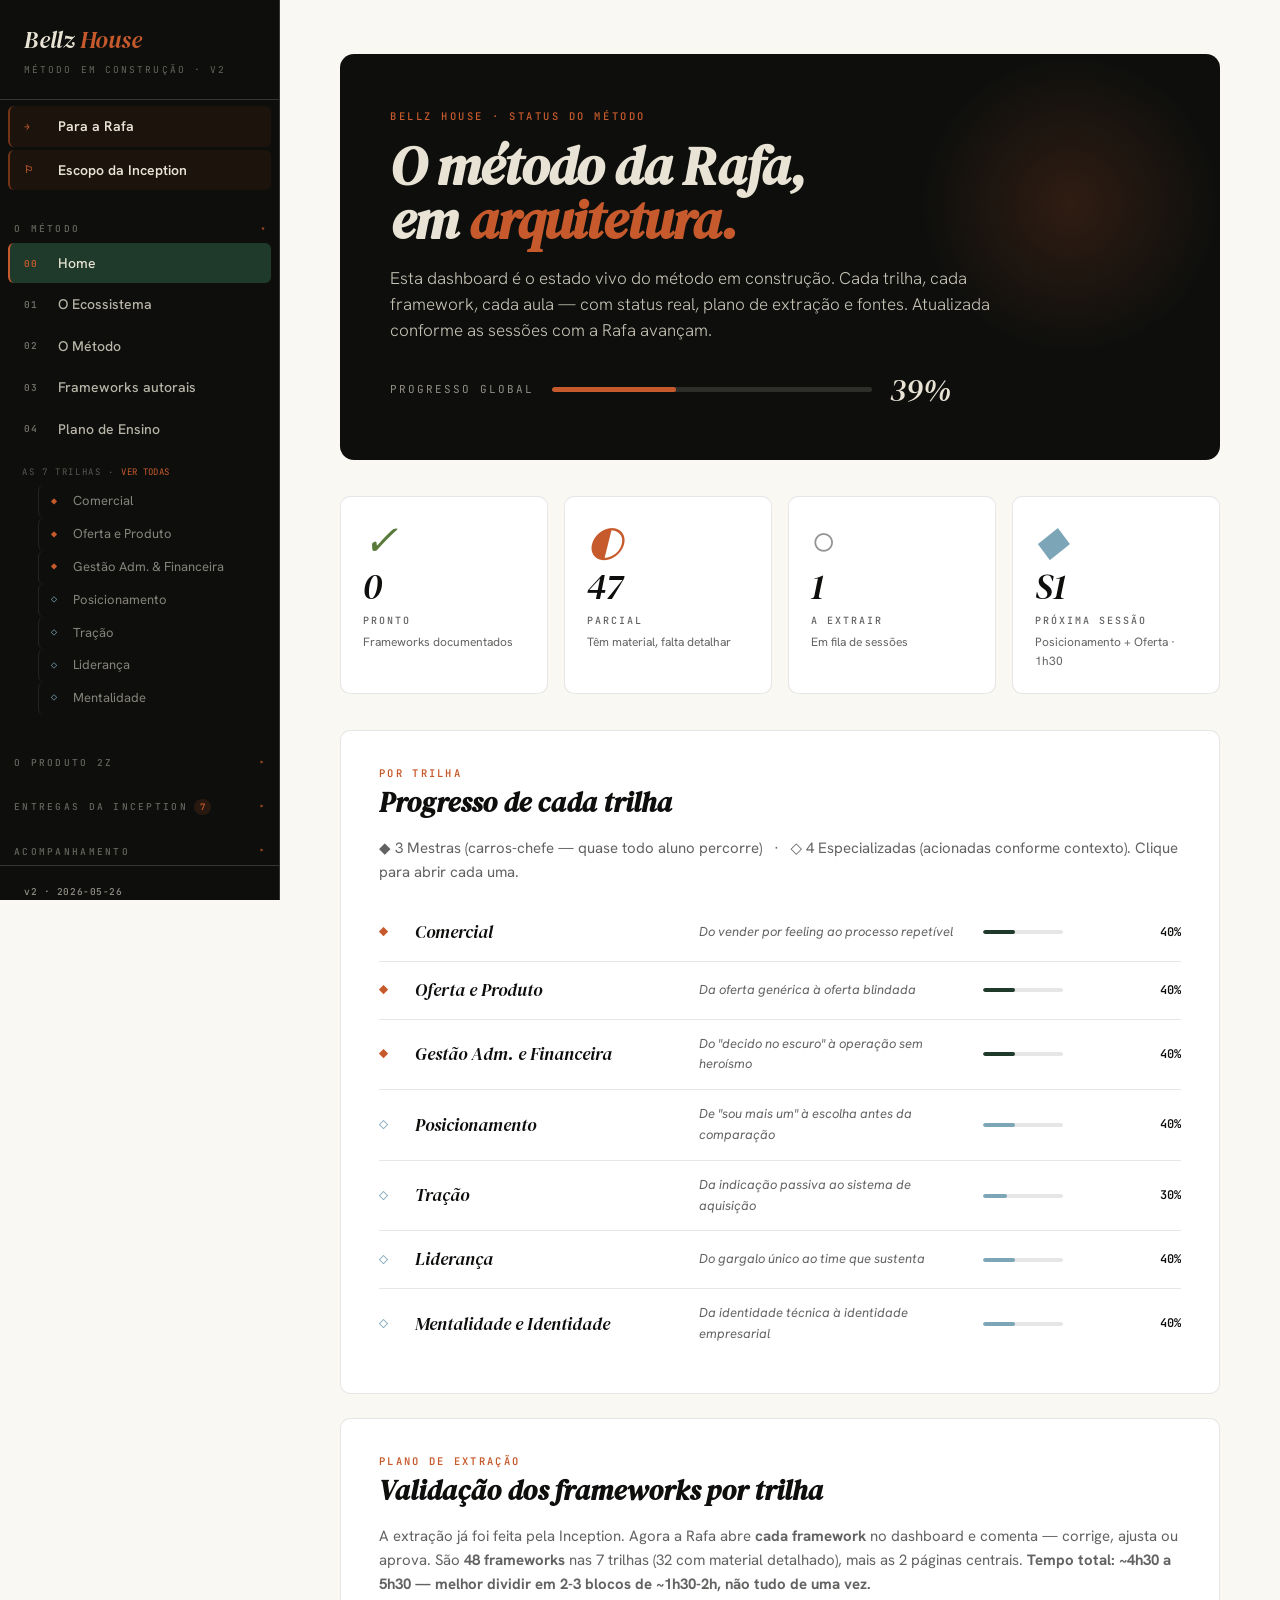
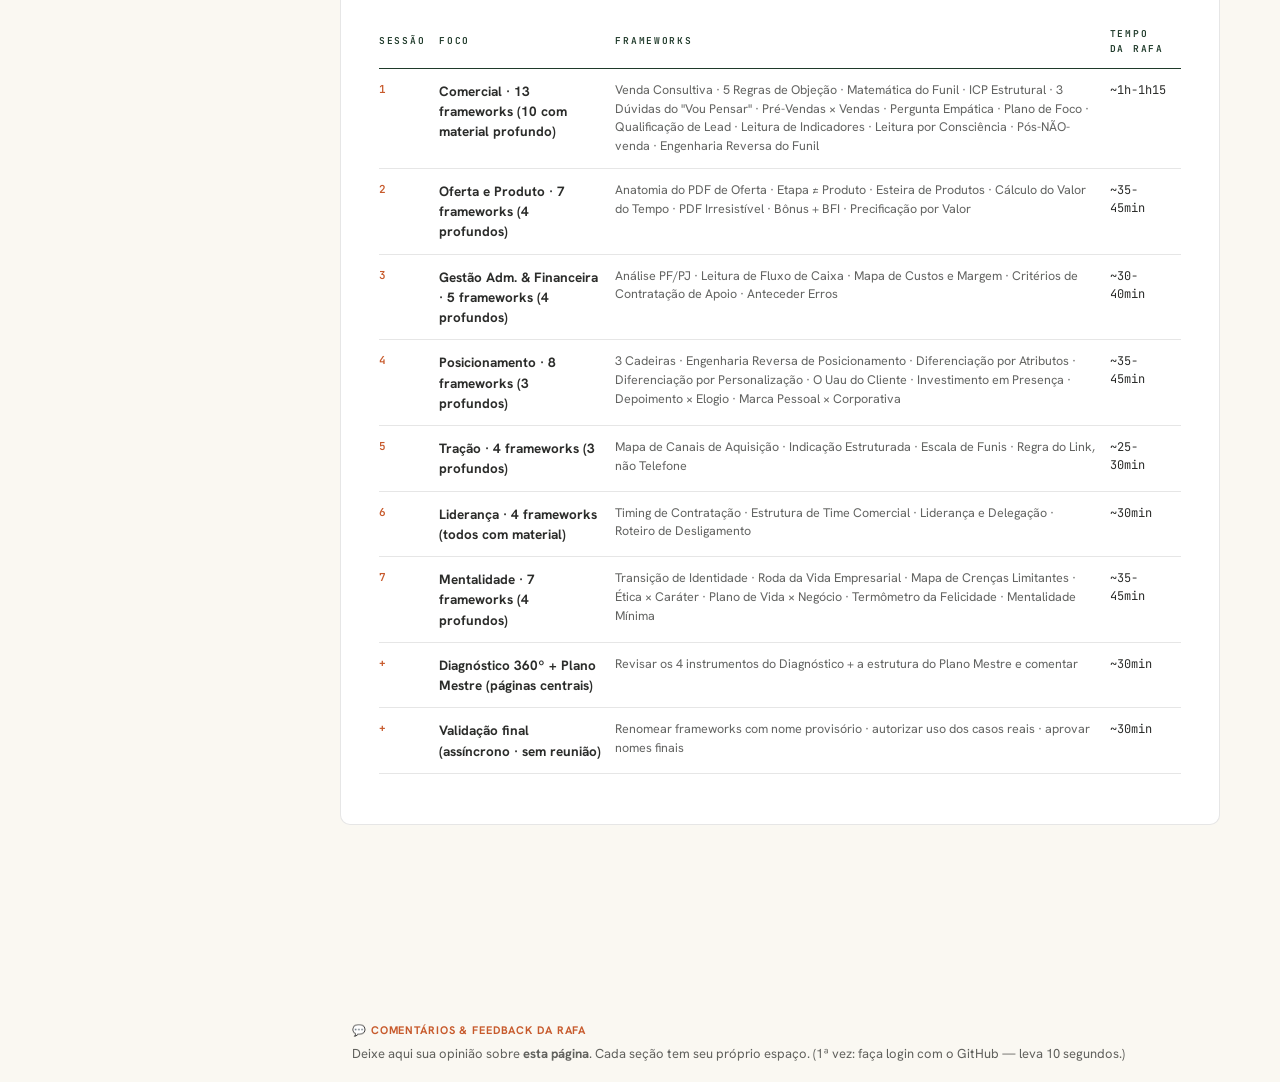
==== commit 28f1e2b9: "Corrige tempo de validação da Rafa: 48 frameworks → ~4h30-5h30 O cálculo antigo (~1h30-3h30) tratava" ====
--- a/index.html
+++ b/index.html
@@ -11,7 +11,7 @@
 <link rel="preconnect" href="https://fonts.googleapis.com">
 <link rel="preconnect" href="https://fonts.gstatic.com" crossorigin>
 <link href="https://fonts.googleapis.com/css2?family=DM+Serif+Display:ital@0;1&family=Hanken+Grotesk:wght@300;400;500;600;700&family=JetBrains+Mono:wght@400;500;600&display=swap" rel="stylesheet">
-<link rel="stylesheet" href="assets/style.css?v=20260529c">
+<link rel="stylesheet" href="assets/style.css?v=20260529e">
 </head>
 <body>
 
@@ -122,17 +122,11 @@
   <div class="modal">
     <button class="modal-close" onclick="closeFramework()" aria-label="Fechar">×</button>
     <div id="modal-body"></div>
-    <!-- Comentários da Rafa por framework (thread própria por framework) -->
-    <div id="modal-giscus-wrapper" style="margin:0;padding:28px 44px 40px;border-top:1px solid var(--cream-3,rgba(14,15,13,0.12));">
-      <p style="font-size:11px;text-transform:uppercase;letter-spacing:0.08em;color:var(--laranja,#C75A2C);margin:0 0 4px 0;font-weight:700;">💬 Comentários da Rafa · sobre ESTE framework</p>
-      <p style="font-size:13px;color:var(--txt-2,#6E7B72);margin:0 0 16px 0;">Cada framework tem seu próprio espaço. Corrige, valida ou comenta o que está documentado acima. (1ª vez: login com GitHub — 10 segundos.)</p>
-      <div class="giscus" id="modal-giscus"></div>
-    </div>
   </div>
 </div>
 
-<script src="data/data.js?v=20260529c"></script>
-<script src="assets/app.js?v=20260529c"></script>
+<script src="data/data.js?v=20260529e"></script>
+<script src="assets/app.js?v=20260529e"></script>
 
 <!-- ============================================================
      GISCUS — comentários por seção (recuperado e adaptado pra v2)
@@ -174,37 +168,6 @@
     }
   };
 
-  // === Giscus DENTRO do modal de framework (thread própria por framework) ===
-  let modalLoaded=false, modalTerm=null;
-  const modalContainer=()=>document.querySelector('#modal-giscus');
-  window._showGiscusModal=function(termKey){
-    const term='dash-framework-'+(termKey||'geral');
-    if(term===modalTerm) return;
-    modalTerm=term;
-    const c=modalContainer(); if(!c) return;
-    if(!modalLoaded){
-      const s=document.createElement('script');
-      s.src='https://giscus.app/client.js';
-      s.setAttribute('data-repo',REPO);
-      s.setAttribute('data-repo-id',REPO_ID);
-      s.setAttribute('data-category',CAT);
-      s.setAttribute('data-category-id',CAT_ID);
-      s.setAttribute('data-mapping','specific');
-      s.setAttribute('data-term',term);
-      s.setAttribute('data-strict','0');
-      s.setAttribute('data-reactions-enabled','1');
-      s.setAttribute('data-emit-metadata','0');
-      s.setAttribute('data-input-position','top');
-      s.setAttribute('data-theme','light');
-      s.setAttribute('data-lang','pt');
-      s.crossOrigin='anonymous'; s.async=true;
-      c.appendChild(s); modalLoaded=true;
-    } else {
-      const f=document.querySelector('#modal-giscus-wrapper iframe.giscus-frame');
-      if(f) f.contentWindow.postMessage({giscus:{setConfig:{term}}},ORIGIN);
-    }
-  };
-
   // chave da seção a partir do hash (#view/id → view-id)
   window._giscusTermFromHash=function(){
     const h=(location.hash.slice(1)||'home').split('/');
--- a/assets/style.css
+++ b/assets/style.css
@@ -795,6 +795,17 @@
   overflow-y:auto;
   position:relative;
 }
+/* Framework como PÁGINA (não modal) — reusa o visual do modal num cartão centrado */
+.framework-page{
+  max-width:840px;
+  margin:0 auto;
+  background:#fff;
+  border-radius:var(--radius-lg);
+  overflow:hidden;
+  box-shadow:0 2px 16px rgba(14,15,13,0.06);
+  border:1px solid var(--cream-3,rgba(14,15,13,0.08));
+}
+.framework-page .modal-head{ border-radius:var(--radius-lg) var(--radius-lg) 0 0; }
 .modal-close{
   position:absolute;
   top:16px;right:18px;
